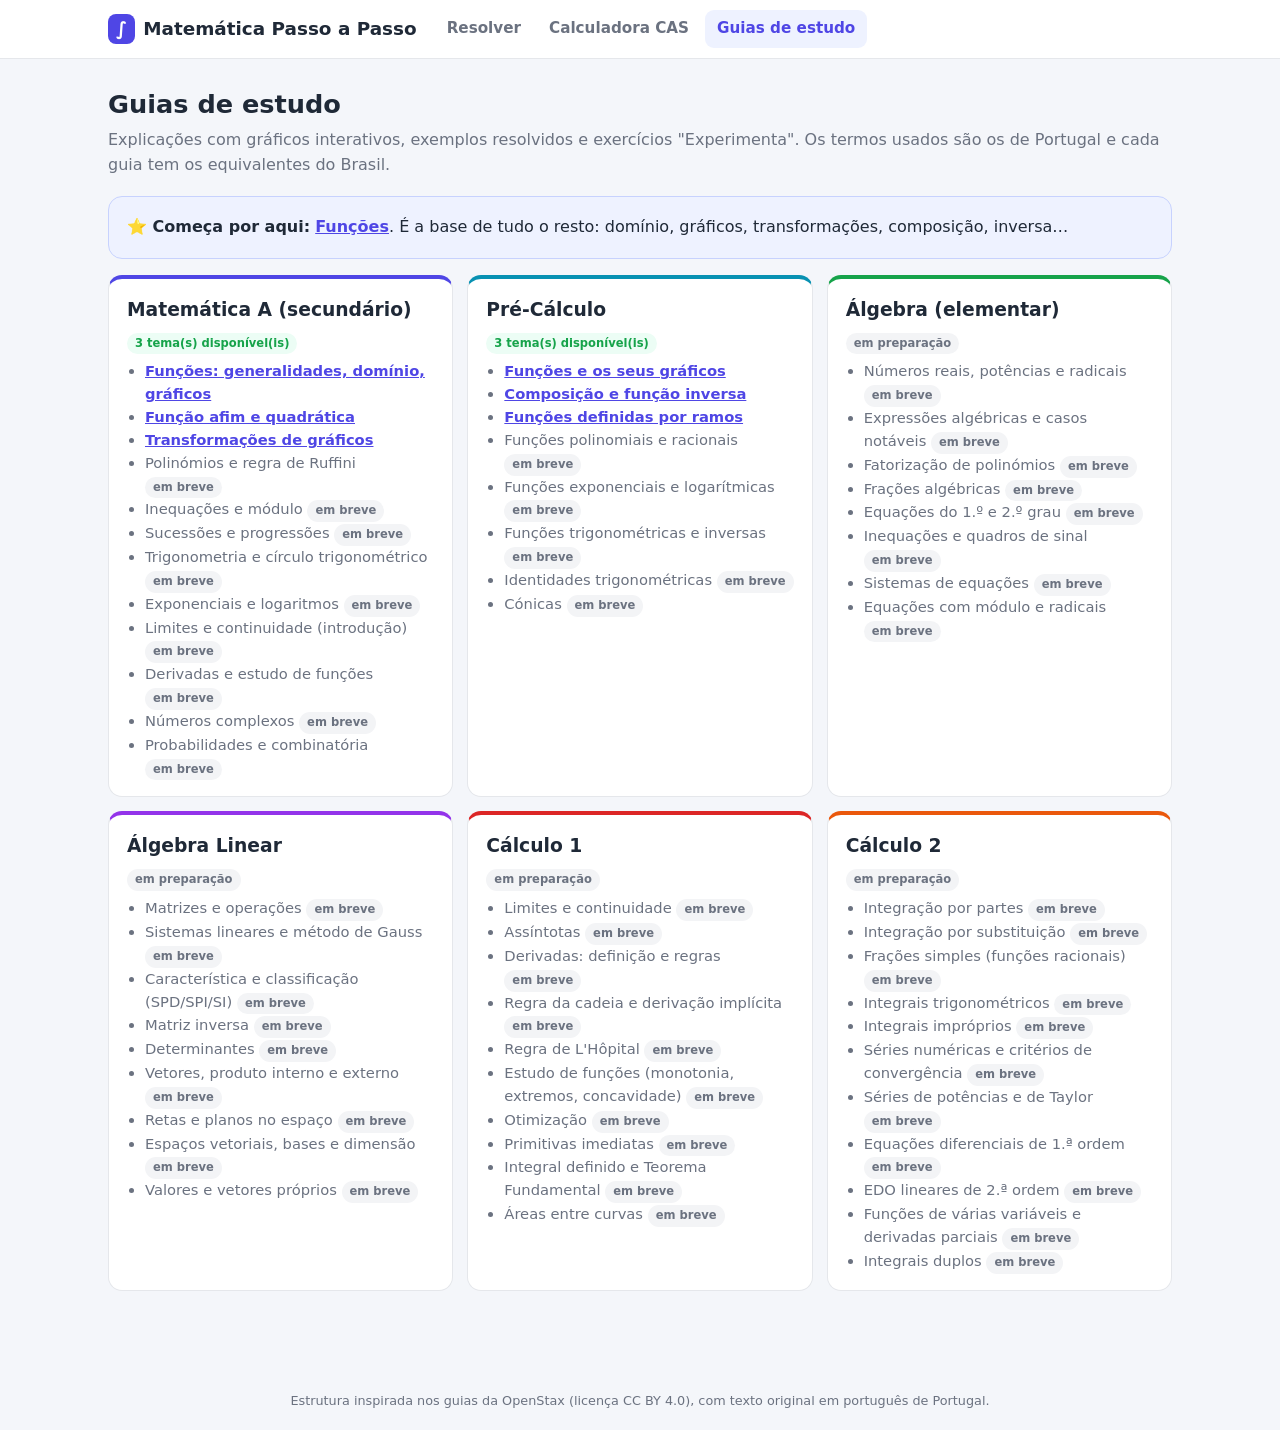
==== guias/index.html @ dae3d455 "Primeira versão: solver passo a passo, calculadora CAS e guia de Funções - Motor SymPy no browser (P" ====
<!DOCTYPE html>
<html lang="pt-PT">
<head>
<meta charset="utf-8">
<meta name="viewport" content="width=device-width, initial-scale=1">
<title>Guias de estudo — Matemática Passo a Passo</title>
<link rel="stylesheet" href="../css/style.css">
</head>
<body>
<header class="topo"><div class="topo-in">
  <a class="logo" href="../index.html"><b>∫</b> Matemática Passo a Passo</a>
  <nav class="nav">
    <a href="../index.html#solver">Resolver</a>
    <a href="../index.html#cas">Calculadora CAS</a>
    <a href="index.html" class="ativo">Guias de estudo</a>
  </nav>
</div></header>
<main>
  <h1>Guias de estudo</h1>
  <p class="sub">Explicações com gráficos interativos, exemplos resolvidos e exercícios "Experimenta". Os termos usados são os de Portugal e cada guia tem os equivalentes do Brasil.</p>

  <div class="cartao" style="background:#eef2ff;border-color:#c7d2fe">
    <b>⭐ Começa por aqui:</b> <a href="funcoes.html"><b>Funções</b></a>. É a base de tudo o resto: domínio, gráficos, transformações, composição, inversa…
  </div>

  <div class="guias-grelha" id="grelha"></div>
</main>
<footer class="rodape">Estrutura inspirada nos guias da OpenStax (licença CC BY 4.0), com texto original em português de Portugal.</footer>
<script>
const MATERIAS = [
  { nome: 'Matemática A (secundário)', cor: '#4f46e5', temas: [
    ['Funções: generalidades, domínio, gráficos', 'funcoes.html'], ['Função afim e quadrática', 'funcoes.html#afim'], ['Transformações de gráficos', 'funcoes.html#transformacoes'],
    ['Polinómios e regra de Ruffini'], ['Inequações e módulo'], ['Sucessões e progressões'], ['Trigonometria e círculo trigonométrico'],
    ['Exponenciais e logaritmos'], ['Limites e continuidade (introdução)'], ['Derivadas e estudo de funções'], ['Números complexos'], ['Probabilidades e combinatória'] ] },
  { nome: 'Pré-Cálculo', cor: '#0891b2', temas: [
    ['Funções e os seus gráficos', 'funcoes.html'], ['Composição e função inversa', 'funcoes.html#composicao'], ['Funções definidas por ramos', 'funcoes.html#ramos'],
    ['Funções polinomiais e racionais'], ['Funções exponenciais e logarítmicas'], ['Funções trigonométricas e inversas'], ['Identidades trigonométricas'], ['Cónicas'] ] },
  { nome: 'Álgebra (elementar)', cor: '#16a34a', temas: [
    ['Números reais, potências e radicais'], ['Expressões algébricas e casos notáveis'], ['Fatorização de polinómios'], ['Frações algébricas'],
    ['Equações do 1.º e 2.º grau'], ['Inequações e quadros de sinal'], ['Sistemas de equações'], ['Equações com módulo e radicais'] ] },
  { nome: 'Álgebra Linear', cor: '#9333ea', temas: [
    ['Matrizes e operações'], ['Sistemas lineares e método de Gauss'], ['Característica e classificação (SPD/SPI/SI)'], ['Matriz inversa'],
    ['Determinantes'], ['Vetores, produto interno e externo'], ['Retas e planos no espaço'], ['Espaços vetoriais, bases e dimensão'], ['Valores e vetores próprios'] ] },
  { nome: 'Cálculo 1', cor: '#dc2626', temas: [
    ['Limites e continuidade'], ['Assíntotas'], ['Derivadas: definição e regras'], ['Regra da cadeia e derivação implícita'], ['Regra de L\'Hôpital'],
    ['Estudo de funções (monotonia, extremos, concavidade)'], ['Otimização'], ['Primitivas imediatas'], ['Integral definido e Teorema Fundamental'], ['Áreas entre curvas'] ] },
  { nome: 'Cálculo 2', cor: '#ea580c', temas: [
    ['Integração por partes'], ['Integração por substituição'], ['Frações simples (funções racionais)'], ['Integrais trigonométricos'], ['Integrais impróprios'],
    ['Séries numéricas e critérios de convergência'], ['Séries de potências e de Taylor'], ['Equações diferenciais de 1.ª ordem'], ['EDO lineares de 2.ª ordem'], ['Funções de várias variáveis e derivadas parciais'], ['Integrais duplos'] ] },
];
document.getElementById('grelha').innerHTML = MATERIAS.map(m => {
  const prontos = m.temas.filter(t => t[1]).length;
  return `<div class="guia-cartao" style="border-top:4px solid ${m.cor}">
    <h3>${m.nome}</h3>
    <span class="etiqueta ${prontos ? 'pronto' : ''}">${prontos ? prontos + ' tema(s) disponível(is)' : 'em preparação'}</span>
    <ul>${m.temas.map(([t, l]) => l ? `<li><a href="${l}">${t}</a></li>` : `<li>${t} <span class="etiqueta">em breve</span></li>`).join('')}</ul>
  </div>`;
}).join('');
</script>
</body>
</html>
---- css/style.css ----
[hidden] { display: none !important; }
:root {
  --fundo: #f4f6fa; --cartao: #fff; --texto: #1f2937; --suave: #6b7280; --linha: #e5e7eb;
  --acento: #4f46e5; --acento-2: #eef2ff; --verde: #16a34a; --verde-2: #ecfdf5; --vermelho: #dc2626; --vermelho-2: #fef2f2;
  --amarelo-2: #fffbeb; --azul-passo: #f0f9ff; --raio: 14px;
}
* { box-sizing: border-box; }
html { scroll-behavior: smooth; }
body { margin: 0; font-family: system-ui, -apple-system, "Segoe UI", Roboto, sans-serif; background: var(--fundo); color: var(--texto); line-height: 1.55; }
a { color: var(--acento); }
button { font: inherit; cursor: pointer; }
input, select, textarea { font: inherit; }

/* ---------- cabeçalho ---------- */
.topo { position: sticky; top: 0; z-index: 20; background: #fff; border-bottom: 1px solid var(--linha); }
.topo-in { max-width: 1100px; margin: auto; display: flex; align-items: center; gap: 18px; padding: 10px 18px; flex-wrap: wrap; }
.logo { font-weight: 800; font-size: 1.15rem; color: var(--texto); text-decoration: none; display: flex; align-items: center; gap: 8px; }
.logo b { background: var(--acento); color: #fff; border-radius: 8px; padding: 1px 8px; }
.nav { display: flex; gap: 4px; flex-wrap: wrap; }
.nav a { text-decoration: none; color: var(--suave); padding: 7px 12px; border-radius: 9px; font-weight: 600; font-size: .95rem; }
.nav a.ativo, .nav a:hover { background: var(--acento-2); color: var(--acento); }
.estado { margin-left: auto; font-size: .8rem; color: var(--suave); display: flex; align-items: center; gap: 6px; }
.estado i { width: 9px; height: 9px; border-radius: 50%; background: #f59e0b; display: inline-block; }
.estado.pronto i { background: var(--verde); }

main { max-width: 1100px; margin: auto; padding: 22px 18px 80px; }
.vista { display: none; }
.vista.ativa { display: block; }
h1 { font-size: 1.6rem; margin: 4px 0 4px; }
.sub { color: var(--suave); margin: 0 0 18px; }

.cartao { background: var(--cartao); border-radius: var(--raio); border: 1px solid var(--linha); padding: 18px; margin-bottom: 16px; }

/* ---------- formulário do solver ---------- */
.tipos { display: flex; gap: 6px; flex-wrap: wrap; margin-bottom: 14px; }
.tipos button { border: 1px solid var(--linha); background: #fff; border-radius: 999px; padding: 7px 14px; font-weight: 600; color: var(--suave); }
.tipos button.ativo { background: var(--acento); color: #fff; border-color: var(--acento); }
.linha { display: flex; gap: 10px; flex-wrap: wrap; align-items: end; }
.campo { display: flex; flex-direction: column; gap: 4px; flex: 1; min-width: 110px; }
.campo.grande { flex: 4; min-width: 240px; }
.campo label { font-size: .8rem; font-weight: 600; color: var(--suave); }
.campo input, .campo select, .campo textarea { border: 1.5px solid var(--linha); border-radius: 10px; padding: 10px 12px; background: #fff; outline: none; }
.campo textarea { font-family: ui-monospace, monospace; min-height: 90px; }
.campo input:focus, .campo textarea:focus { border-color: var(--acento); }
.previa { min-height: 46px; padding: 10px 6px 0; font-size: 1.15rem; overflow-x: auto; }
.botoes { display: flex; gap: 8px; flex-wrap: wrap; margin-top: 12px; }
.btn { border: none; border-radius: 10px; padding: 10px 16px; font-weight: 700; background: var(--acento); color: #fff; }
.btn:disabled { opacity: .5; cursor: wait; }
.btn.sec { background: var(--acento-2); color: var(--acento); }
.btn.cinza { background: #f3f4f6; color: var(--texto); }
.btn.peq { padding: 6px 11px; font-size: .85rem; }
.exemplos { margin-top: 10px; font-size: .85rem; color: var(--suave); }
.exemplos button { border: none; background: #f3f4f6; border-radius: 7px; padding: 3px 9px; margin: 2px; color: var(--texto); }
.ajuda { font-size: .8rem; color: var(--suave); margin-top: 6px; }

/* ---------- resultado ---------- */
.resultado-topo { font-size: 1.35rem; overflow-x: auto; padding: 6px 0 14px; }
.barra-passos { display: flex; align-items: center; gap: 12px; flex-wrap: wrap; border-top: 2px dashed #f0b4bd; padding-top: 14px; margin-top: 4px; }
.barra-passos h3 { margin: 0; flex: 1; font-size: 1.1rem; }
.interruptor { display: inline-flex; align-items: center; gap: 8px; font-size: .92rem; cursor: pointer; user-select: none; }
.interruptor input { display: none; }
.interruptor span.t { width: 42px; height: 24px; border-radius: 99px; background: #d1d5db; position: relative; transition: .2s; }
.interruptor span.t::after { content: ""; position: absolute; top: 3px; left: 3px; width: 18px; height: 18px; border-radius: 50%; background: #fff; transition: .2s; }
.interruptor input:checked + span.t { background: #d6455d; }
.interruptor input:checked + span.t::after { left: 21px; }

.passos { margin-top: 14px; display: flex; flex-direction: column; gap: 8px; }
.passo { border: 1px solid var(--linha); border-radius: 12px; background: #fff; overflow: hidden; }
.passo .cab { background: var(--azul-passo); padding: 11px 14px; display: flex; align-items: center; gap: 10px; cursor: pointer; }
.passo .cab .tit { font-weight: 600; flex: 1; }
.passo .cab .n { background: #fff; border: 1px solid #bae6fd; color: #0369a1; border-radius: 99px; font-size: .75rem; padding: 1px 8px; font-weight: 700; }
.passo .corpo { padding: 12px 14px; overflow-x: auto; font-size: 1.05rem; }
.passo .porque { display: none; border-top: 1px dashed var(--linha); padding: 10px 14px; background: #fcfcfd; font-size: .93rem; }
.passo.aberto .porque { display: block; }
.passo .porque .regra { background: var(--amarelo-2); border: 1px solid #fde68a; border-radius: 9px; padding: 8px 10px; margin: 6px 0; overflow-x: auto; }
.passo .seta { transition: .2s; color: var(--suave); }
.passo.aberto .seta { transform: rotate(180deg); }
.passo.destaque .cab { background: #fff7ed; }
.passo.destaque { border-color: #fdba74; }
.nivel-1 { margin-left: 22px; } .nivel-2 { margin-left: 44px; } .nivel-3 { margin-left: 66px; } .nivel-4 { margin-left: 88px; }
@media (max-width: 640px) { .nivel-1 { margin-left: 8px; } .nivel-2 { margin-left: 16px; } .nivel-3, .nivel-4 { margin-left: 24px; } }
.ia { margin-top: 8px; padding: 10px 12px; border-radius: 9px; background: var(--acento-2); font-size: .93rem; }
.controlo-passo { display: flex; gap: 8px; margin-top: 10px; flex-wrap: wrap; }
.pista { background: var(--amarelo-2); border: 1px solid #fde68a; border-radius: 10px; padding: 10px 12px; margin-top: 8px; }
.metodos-tabs { display: flex; gap: 6px; margin-top: 12px; flex-wrap: wrap; }

.treino { background: var(--acento-2); border-radius: 12px; padding: 14px; margin-top: 14px; }
.ok-msg { color: var(--verde); font-weight: 700; } .erro-msg { color: var(--vermelho); font-weight: 700; }
.aviso { background: var(--vermelho-2); color: var(--vermelho); border-radius: 10px; padding: 10px 14px; }
.info { background: var(--azul-passo); border-radius: 10px; padding: 10px 14px; font-size: .92rem; }

/* ---------- gráfico ---------- */
.grafico-wrap { width: 100%; position: relative; }
.grafico-wrap canvas { display: block; border-radius: 10px; background: #fff; border: 1px solid var(--linha); touch-action: none; }
.grafico-legenda { display: flex; gap: 14px; font-size: .82rem; color: var(--suave); padding: 6px 2px; flex-wrap: wrap; }
.grafico-legenda i { display: inline-block; width: 14px; height: 4px; border-radius: 2px; margin-right: 5px; vertical-align: middle; }

/* ---------- foto ---------- */
.foto-previa { max-width: 100%; max-height: 260px; border-radius: 10px; border: 1px solid var(--linha); margin-top: 10px; display: block; }

/* ---------- CAS ---------- */
.cas-ecra { background: #fff; border: 1px solid var(--linha); border-radius: var(--raio); min-height: 320px; max-height: 60vh; overflow-y: auto; padding: 6px 0; }
.cas-linha { padding: 10px 16px; border-bottom: 1px solid #f3f4f6; }
.cas-linha .ent { font-family: ui-monospace, monospace; color: var(--suave); font-size: .9rem; }
.cas-linha .sai { text-align: right; font-size: 1.15rem; overflow-x: auto; padding-top: 4px; }
.cas-linha .apx { text-align: right; color: var(--suave); font-size: .85rem; }
.cas-linha .acoes { text-align: right; }
.cas-linha.erro .sai { color: var(--vermelho); font-size: .95rem; }
.cas-entrada { display: flex; gap: 8px; margin-top: 10px; }
.cas-entrada input { flex: 1; border: 1.5px solid var(--linha); border-radius: 10px; padding: 12px 14px; font-family: ui-monospace, monospace; font-size: 1rem; outline: none; }
.cas-entrada input:focus { border-color: var(--acento); }
.teclado { display: flex; gap: 6px; flex-wrap: wrap; margin-top: 10px; }
.teclado button { border: 1px solid var(--linha); background: #fff; border-radius: 8px; padding: 6px 10px; font-family: ui-monospace, monospace; }
.cas-grelha { display: grid; grid-template-columns: 1fr 300px; gap: 16px; }
@media (max-width: 860px) { .cas-grelha { grid-template-columns: 1fr; } }
.cmd-lista { font-size: .85rem; }
.cmd-lista code { background: #f3f4f6; border-radius: 5px; padding: 1px 5px; cursor: pointer; }
.cmd-lista div { margin: 5px 0; }

/* ---------- definições ---------- */
.def-campo { margin-bottom: 14px; }

/* ---------- guias ---------- */
.guias-grelha { display: grid; grid-template-columns: repeat(auto-fill, minmax(300px, 1fr)); gap: 14px; }
.guia-cartao { background: #fff; border: 1px solid var(--linha); border-radius: var(--raio); padding: 16px 18px; }
.guia-cartao h3 { margin: 0 0 6px; }
.guia-cartao ul { margin: 6px 0 0; padding-left: 18px; color: var(--suave); font-size: .92rem; }
.guia-cartao li a { font-weight: 600; }
.etiqueta { display: inline-block; font-size: .72rem; font-weight: 700; padding: 2px 8px; border-radius: 99px; background: #f3f4f6; color: var(--suave); }
.etiqueta.pronto { background: var(--verde-2); color: var(--verde); }

/* páginas de guia */
.guia { display: grid; grid-template-columns: 240px 1fr; gap: 26px; max-width: 1150px; margin: auto; padding: 22px 18px 90px; }
@media (max-width: 900px) { .guia { grid-template-columns: 1fr; } .guia-indice { position: static !important; } }
.guia-indice { position: sticky; top: 76px; align-self: start; font-size: .9rem; background: #fff; border: 1px solid var(--linha); border-radius: var(--raio); padding: 14px; max-height: calc(100vh - 100px); overflow-y: auto; }
.guia-indice a { display: block; text-decoration: none; color: var(--suave); padding: 4px 6px; border-radius: 6px; }
.guia-indice a:hover { background: var(--acento-2); color: var(--acento); }
.guia-conteudo section { background: #fff; border: 1px solid var(--linha); border-radius: var(--raio); padding: 22px 24px; margin-bottom: 18px; scroll-margin-top: 80px; }
.guia-conteudo h2 { margin-top: 0; font-size: 1.35rem; }
.guia-conteudo h3 { font-size: 1.08rem; margin-bottom: 6px; }
.caixa { border-radius: 12px; padding: 12px 16px; margin: 14px 0; border-left: 5px solid; }
.caixa > b:first-child { display: block; margin-bottom: 4px; text-transform: uppercase; font-size: .78rem; letter-spacing: .04em; }
.caixa.def { background: var(--acento-2); border-color: var(--acento); }
.caixa.como { background: var(--verde-2); border-color: var(--verde); }
.caixa.como ol { margin: 4px 0; padding-left: 20px; }
.caixa.nota { background: var(--amarelo-2); border-color: #f59e0b; }
.caixa.br { background: #f5f3ff; border-color: #8b5cf6; }
.exemplo { border: 1px solid var(--linha); border-radius: 12px; margin: 14px 0; overflow: hidden; }
.exemplo > .ex-tit { background: #f9fafb; padding: 10px 14px; font-weight: 700; }
.exemplo > .ex-corpo { padding: 10px 14px; }
details.resolucao, details.resp { margin-top: 8px; }
details summary { cursor: pointer; font-weight: 700; color: var(--acento); }
.experimenta { background: #fff7ed; border: 1px solid #fed7aa; border-radius: 12px; padding: 12px 16px; margin: 14px 0; }
.experimenta > b:first-child { color: #c2410c; }
.controlos { display: flex; gap: 18px; flex-wrap: wrap; margin: 10px 0; align-items: center; font-size: .92rem; }
.controlos label { display: flex; align-items: center; gap: 8px; }
.controlos input[type=range] { width: 130px; accent-color: var(--acento); }
.controlos output { font-family: ui-monospace, monospace; font-weight: 700; min-width: 36px; display: inline-block; }
.formula-viva { font-size: 1.2rem; text-align: center; padding: 6px; }
.tabela { border-collapse: collapse; width: 100%; margin: 10px 0; font-size: .93rem; }
.tabela th, .tabela td { border: 1px solid var(--linha); padding: 7px 10px; text-align: center; }
.tabela th { background: #f9fafb; }
.mini-grelha { display: grid; grid-template-columns: repeat(auto-fill, minmax(230px, 1fr)); gap: 12px; }
.mini { border: 1px solid var(--linha); border-radius: 12px; padding: 10px; }
.mini h4 { margin: 0 0 4px; font-size: .95rem; }
.mini .ff { text-align: center; }
.mini small { color: var(--suave); display: block; margin-top: 4px; }
.diagrama { width: 100%; max-width: 560px; display: block; margin: 10px auto; }
.leitura { font-family: ui-monospace, monospace; font-size: .9rem; color: var(--suave); text-align: center; min-height: 1.4em; }
.duas { display: grid; grid-template-columns: 1fr 1fr; gap: 16px; }
@media (max-width: 700px) { .duas { grid-template-columns: 1fr; } }
.rodape { color: var(--suave); font-size: .8rem; text-align: center; padding: 20px; }
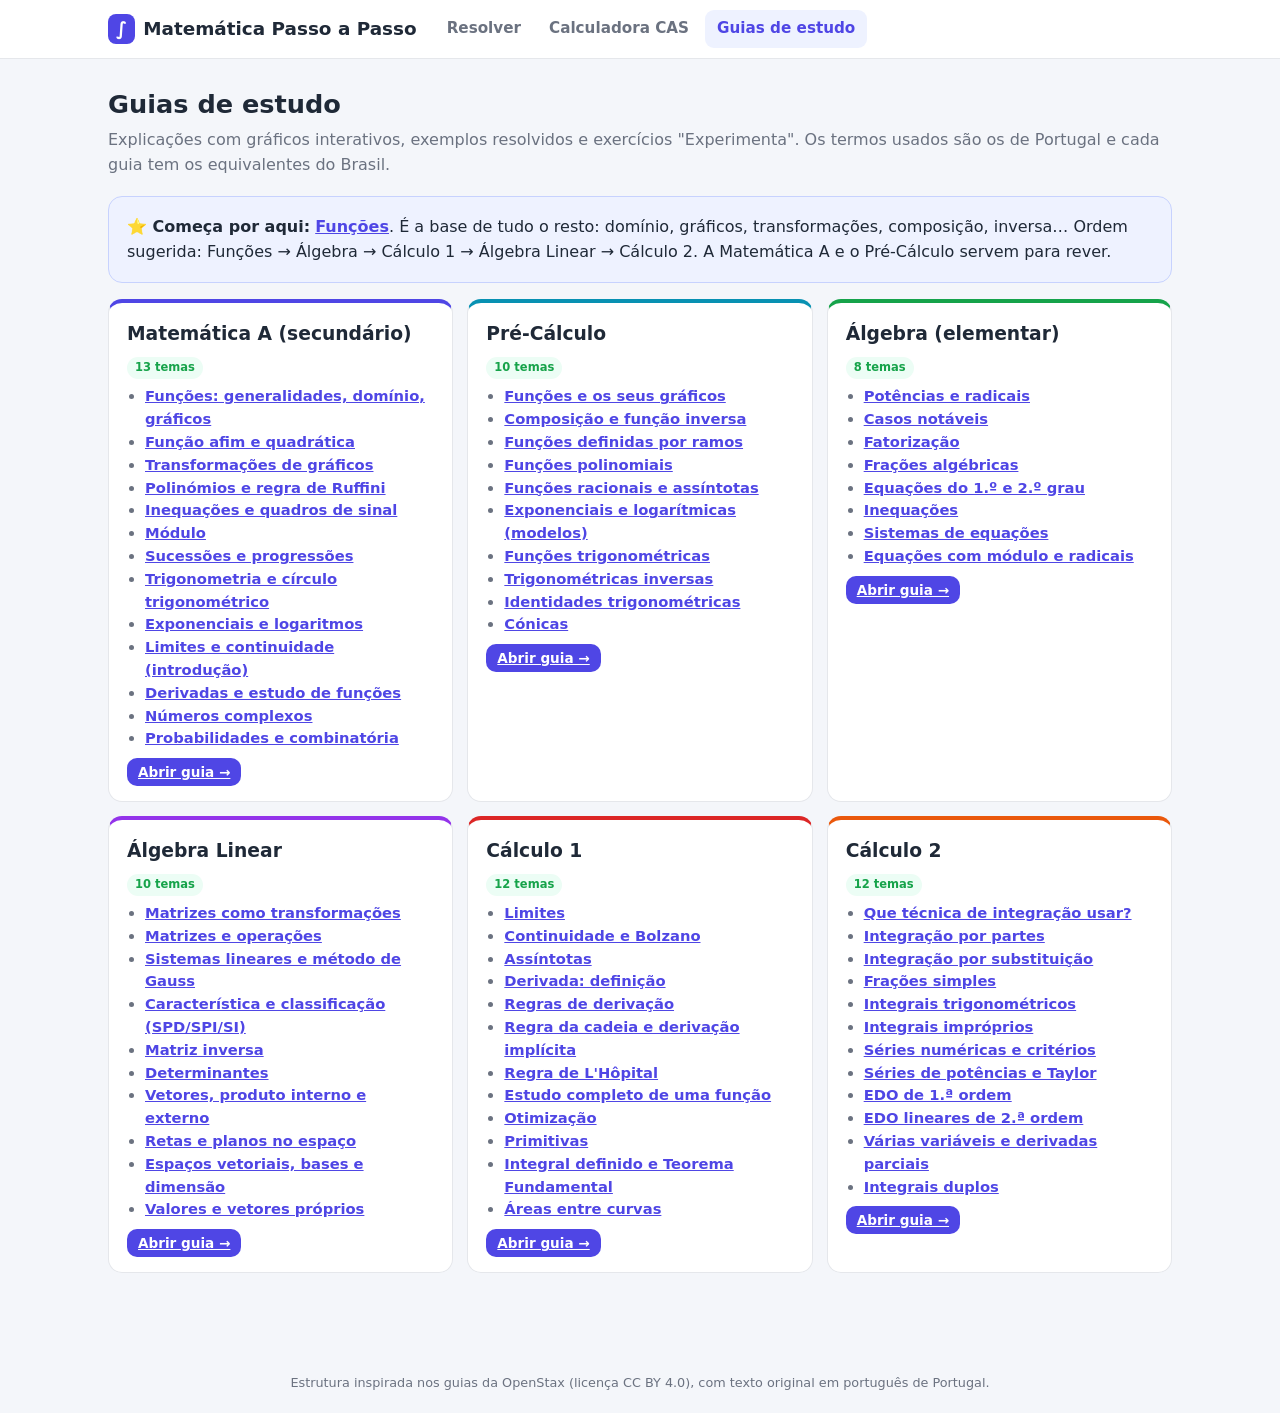
==== commit 84e48e3c: "Guias completos, calculadora estilo TI-Nspire e colar contas - Guias: Matemática A, Pré-Cálculo, Álg" ====
--- a/guias/index.html
+++ b/guias/index.html
@@ -20,7 +20,7 @@
   <p class="sub">Explicações com gráficos interativos, exemplos resolvidos e exercícios "Experimenta". Os termos usados são os de Portugal e cada guia tem os equivalentes do Brasil.</p>
 
   <div class="cartao" style="background:#eef2ff;border-color:#c7d2fe">
-    <b>⭐ Começa por aqui:</b> <a href="funcoes.html"><b>Funções</b></a>. É a base de tudo o resto: domínio, gráficos, transformações, composição, inversa…
+    <b>⭐ Começa por aqui:</b> <a href="funcoes.html"><b>Funções</b></a>. É a base de tudo o resto: domínio, gráficos, transformações, composição, inversa… Ordem sugerida: Funções → Álgebra → Cálculo 1 → Álgebra Linear → Cálculo 2. A Matemática A e o Pré-Cálculo servem para rever.
   </div>
 
   <div class="guias-grelha" id="grelha"></div>
@@ -28,34 +28,37 @@
 <footer class="rodape">Estrutura inspirada nos guias da OpenStax (licença CC BY 4.0), com texto original em português de Portugal.</footer>
 <script>
 const MATERIAS = [
-  { nome: 'Matemática A (secundário)', cor: '#4f46e5', temas: [
+  { nome: 'Matemática A (secundário)', cor: '#4f46e5', f: 'matematica-a.html', temas: [
     ['Funções: generalidades, domínio, gráficos', 'funcoes.html'], ['Função afim e quadrática', 'funcoes.html#afim'], ['Transformações de gráficos', 'funcoes.html#transformacoes'],
-    ['Polinómios e regra de Ruffini'], ['Inequações e módulo'], ['Sucessões e progressões'], ['Trigonometria e círculo trigonométrico'],
-    ['Exponenciais e logaritmos'], ['Limites e continuidade (introdução)'], ['Derivadas e estudo de funções'], ['Números complexos'], ['Probabilidades e combinatória'] ] },
-  { nome: 'Pré-Cálculo', cor: '#0891b2', temas: [
+    ['Polinómios e regra de Ruffini', '#polinomios'], ['Inequações e quadros de sinal', '#inequacoes'], ['Módulo', '#modulo'], ['Sucessões e progressões', '#sucessoes'],
+    ['Trigonometria e círculo trigonométrico', '#trigonometria'], ['Exponenciais e logaritmos', '#exponenciais'], ['Limites e continuidade (introdução)', '#limites'],
+    ['Derivadas e estudo de funções', '#derivadas'], ['Números complexos', '#complexos'], ['Probabilidades e combinatória', '#probabilidades'] ] },
+  { nome: 'Pré-Cálculo', cor: '#0891b2', f: 'pre-calculo.html', temas: [
     ['Funções e os seus gráficos', 'funcoes.html'], ['Composição e função inversa', 'funcoes.html#composicao'], ['Funções definidas por ramos', 'funcoes.html#ramos'],
-    ['Funções polinomiais e racionais'], ['Funções exponenciais e logarítmicas'], ['Funções trigonométricas e inversas'], ['Identidades trigonométricas'], ['Cónicas'] ] },
-  { nome: 'Álgebra (elementar)', cor: '#16a34a', temas: [
-    ['Números reais, potências e radicais'], ['Expressões algébricas e casos notáveis'], ['Fatorização de polinómios'], ['Frações algébricas'],
-    ['Equações do 1.º e 2.º grau'], ['Inequações e quadros de sinal'], ['Sistemas de equações'], ['Equações com módulo e radicais'] ] },
-  { nome: 'Álgebra Linear', cor: '#9333ea', temas: [
-    ['Matrizes e operações'], ['Sistemas lineares e método de Gauss'], ['Característica e classificação (SPD/SPI/SI)'], ['Matriz inversa'],
-    ['Determinantes'], ['Vetores, produto interno e externo'], ['Retas e planos no espaço'], ['Espaços vetoriais, bases e dimensão'], ['Valores e vetores próprios'] ] },
-  { nome: 'Cálculo 1', cor: '#dc2626', temas: [
-    ['Limites e continuidade'], ['Assíntotas'], ['Derivadas: definição e regras'], ['Regra da cadeia e derivação implícita'], ['Regra de L\'Hôpital'],
-    ['Estudo de funções (monotonia, extremos, concavidade)'], ['Otimização'], ['Primitivas imediatas'], ['Integral definido e Teorema Fundamental'], ['Áreas entre curvas'] ] },
-  { nome: 'Cálculo 2', cor: '#ea580c', temas: [
-    ['Integração por partes'], ['Integração por substituição'], ['Frações simples (funções racionais)'], ['Integrais trigonométricos'], ['Integrais impróprios'],
-    ['Séries numéricas e critérios de convergência'], ['Séries de potências e de Taylor'], ['Equações diferenciais de 1.ª ordem'], ['EDO lineares de 2.ª ordem'], ['Funções de várias variáveis e derivadas parciais'], ['Integrais duplos'] ] },
+    ['Funções polinomiais', '#polinomiais'], ['Funções racionais e assíntotas', '#racionais'], ['Exponenciais e logarítmicas (modelos)', '#exp-log'],
+    ['Funções trigonométricas', '#trigonometricas'], ['Trigonométricas inversas', '#inversas-trig'], ['Identidades trigonométricas', '#identidades'], ['Cónicas', '#conicas'] ] },
+  { nome: 'Álgebra (elementar)', cor: '#16a34a', f: 'algebra.html', temas: [
+    ['Potências e radicais', '#potencias'], ['Casos notáveis', '#casos-notaveis'], ['Fatorização', '#fatorizacao'], ['Frações algébricas', '#fracoes'],
+    ['Equações do 1.º e 2.º grau', '#equacoes'], ['Inequações', '#inequacoes'], ['Sistemas de equações', '#sistemas'], ['Equações com módulo e radicais', '#modulo-radicais'] ] },
+  { nome: 'Álgebra Linear', cor: '#9333ea', f: 'algebra-linear.html', temas: [
+    ['Matrizes como transformações', '#inicio'], ['Matrizes e operações', '#matrizes'], ['Sistemas lineares e método de Gauss', '#gauss'], ['Característica e classificação (SPD/SPI/SI)', '#caracteristica'],
+    ['Matriz inversa', '#inversa'], ['Determinantes', '#determinantes'], ['Vetores, produto interno e externo', '#vetores'], ['Retas e planos no espaço', '#retas-planos'],
+    ['Espaços vetoriais, bases e dimensão', '#espacos'], ['Valores e vetores próprios', '#valores-proprios'] ] },
+  { nome: 'Cálculo 1', cor: '#dc2626', f: 'calculo-1.html', temas: [
+    ['Limites', '#limites'], ['Continuidade e Bolzano', '#continuidade'], ['Assíntotas', '#assintotas'], ['Derivada: definição', '#derivada-def'], ['Regras de derivação', '#regras'],
+    ['Regra da cadeia e derivação implícita', '#cadeia'], ['Regra de L\'Hôpital', '#lhopital'], ['Estudo completo de uma função', '#estudo'], ['Otimização', '#otimizacao'],
+    ['Primitivas', '#primitivas'], ['Integral definido e Teorema Fundamental', '#integral-definido'], ['Áreas entre curvas', '#areas'] ] },
+  { nome: 'Cálculo 2', cor: '#ea580c', f: 'calculo-2.html', temas: [
+    ['Que técnica de integração usar?', '#inicio'], ['Integração por partes', '#partes'], ['Integração por substituição', '#substituicao'], ['Frações simples', '#fracoes'],
+    ['Integrais trigonométricos', '#trigonometricos'], ['Integrais impróprios', '#improprios'], ['Séries numéricas e critérios', '#series'], ['Séries de potências e Taylor', '#taylor'],
+    ['EDO de 1.ª ordem', '#edo1'], ['EDO lineares de 2.ª ordem', '#edo2'], ['Várias variáveis e derivadas parciais', '#varias-variaveis'], ['Integrais duplos', '#integrais-duplos'] ] },
 ];
-document.getElementById('grelha').innerHTML = MATERIAS.map(m => {
-  const prontos = m.temas.filter(t => t[1]).length;
-  return `<div class="guia-cartao" style="border-top:4px solid ${m.cor}">
-    <h3>${m.nome}</h3>
-    <span class="etiqueta ${prontos ? 'pronto' : ''}">${prontos ? prontos + ' tema(s) disponível(is)' : 'em preparação'}</span>
-    <ul>${m.temas.map(([t, l]) => l ? `<li><a href="${l}">${t}</a></li>` : `<li>${t} <span class="etiqueta">em breve</span></li>`).join('')}</ul>
-  </div>`;
-}).join('');
+document.getElementById('grelha').innerHTML = MATERIAS.map(m => `<div class="guia-cartao" style="border-top:4px solid ${m.cor}">
+    <h3><a href="${m.f}" style="color:inherit;text-decoration:none">${m.nome}</a></h3>
+    <span class="etiqueta pronto">${m.temas.length} temas</span>
+    <ul>${m.temas.map(([t, l]) => `<li><a href="${l.startsWith('#') ? m.f + l : l}">${t}</a></li>`).join('')}</ul>
+    <p style="margin:10px 0 0"><a class="btn peq" href="${m.f}">Abrir guia →</a></p>
+  </div>`).join('');
 </script>
 </body>
 </html>
--- a/css/style.css
+++ b/css/style.css
@@ -139,7 +139,7 @@
 .guia-conteudo h2 { margin-top: 0; font-size: 1.35rem; }
 .guia-conteudo h3 { font-size: 1.08rem; margin-bottom: 6px; }
 .caixa { border-radius: 12px; padding: 12px 16px; margin: 14px 0; border-left: 5px solid; }
-.caixa > b:first-child { display: block; margin-bottom: 4px; text-transform: uppercase; font-size: .78rem; letter-spacing: .04em; }
+.caixa > b:first-child { display: block; margin-bottom: 4px; font-size: .85rem; letter-spacing: .02em; }
 .caixa.def { background: var(--acento-2); border-color: var(--acento); }
 .caixa.como { background: var(--verde-2); border-color: var(--verde); }
 .caixa.como ol { margin: 4px 0; padding-left: 20px; }
@@ -170,3 +170,41 @@
 .duas { display: grid; grid-template-columns: 1fr 1fr; gap: 16px; }
 @media (max-width: 700px) { .duas { grid-template-columns: 1fr; } }
 .rodape { color: var(--suave); font-size: .8rem; text-align: center; padding: 20px; }
+
+/* ---------- calculadora estilo TI-Nspire ---------- */
+.ti { display: grid; grid-template-columns: minmax(0, 1fr) 430px; gap: 18px; align-items: start; }
+@media (max-width: 980px) { .ti { grid-template-columns: 1fr; } }
+.ti-ecra-wrap { background: #fff; border: 1px solid var(--linha); border-radius: var(--raio); overflow: hidden; }
+.ti-barra { display: flex; gap: 10px; align-items: center; background: #e8eef7; padding: 6px 12px; font-size: .85rem; color: #334155; border-bottom: 1px solid var(--linha); }
+.ti-barra .ti-modo { margin-left: auto; font-family: ui-monospace, monospace; font-size: .75rem; }
+.ti-ecra-wrap .cas-ecra { border: none; border-radius: 0; min-height: 380px; max-height: 58vh; }
+.ti-ecra-wrap .cas-entrada { margin: 0; padding: 10px; border-top: 1px solid var(--linha); }
+.ti-vazio { color: var(--suave); padding: 20px 16px; font-size: .92rem; }
+.cas-linha .sai { cursor: pointer; }
+.cas-linha .sai:hover { background: #f8fafc; }
+.ti-teclado { background: #2b2f36; border-radius: 22px; padding: 14px; display: flex; flex-direction: column; gap: 10px; box-shadow: 0 6px 18px rgba(0,0,0,.18); }
+.ti-linha { display: grid; gap: 6px; }
+.ti-tecla { border: none; border-radius: 8px; padding: 9px 4px; font-size: .88rem; font-weight: 600; background: #4b515c; color: #fff; font-family: ui-monospace, "Segoe UI", sans-serif; line-height: 1.1; min-height: 36px; }
+.ti-tecla:hover { filter: brightness(1.15); }
+.ti-tecla:active { transform: translateY(1px); }
+.ti-tecla.claro { background: #e5e7eb; color: #111827; }
+.ti-tecla.num { background: #f8fafc; color: #111827; font-size: 1.05rem; }
+.ti-tecla.op { background: #d1d5db; color: #111827; font-size: 1.05rem; }
+.ti-tecla.azul { background: #2563eb; }
+.ti-tecla.verde { background: #16a34a; }
+.ti-tecla.vermelho { background: #b91c1c; }
+.ti-tecla.enter { background: #111827; color: #fff; border: 1px solid #6b7280; }
+.ti-tecla small { display: block; font-size: .62rem; opacity: .75; font-weight: 500; }
+.ti-sep { height: 1px; background: #444a55; margin: 2px 0; }
+.ti-pop { position: fixed; inset: 0; background: rgba(15,23,42,.35); z-index: 50; display: flex; align-items: center; justify-content: center; padding: 14px; }
+.ti-pop[hidden] { display: none !important; }
+.ti-menu { background: #fff; border-radius: 14px; width: min(560px, 100%); max-height: 82vh; overflow: auto; box-shadow: 0 20px 50px rgba(0,0,0,.3); }
+.ti-menu-cab { background: #e8eef7; padding: 10px 14px; font-weight: 700; display: flex; align-items: center; gap: 8px; position: sticky; top: 0; }
+.ti-menu-cab button { border: none; background: #fff; border-radius: 7px; padding: 3px 9px; }
+.ti-menu-cab .fechar { margin-left: auto; }
+.ti-item { display: flex; gap: 10px; align-items: baseline; padding: 9px 14px; border-bottom: 1px solid #f1f5f9; cursor: pointer; }
+.ti-item:hover, .ti-item:focus { background: var(--acento-2); outline: none; }
+.ti-item .k { font-family: ui-monospace, monospace; font-weight: 700; color: var(--acento); width: 18px; }
+.ti-item .nm { flex: 1; }
+.ti-item code { font-size: .8rem; color: var(--suave); background: #f3f4f6; border-radius: 5px; padding: 1px 5px; }
+.ti-item .sub { color: var(--suave); }
